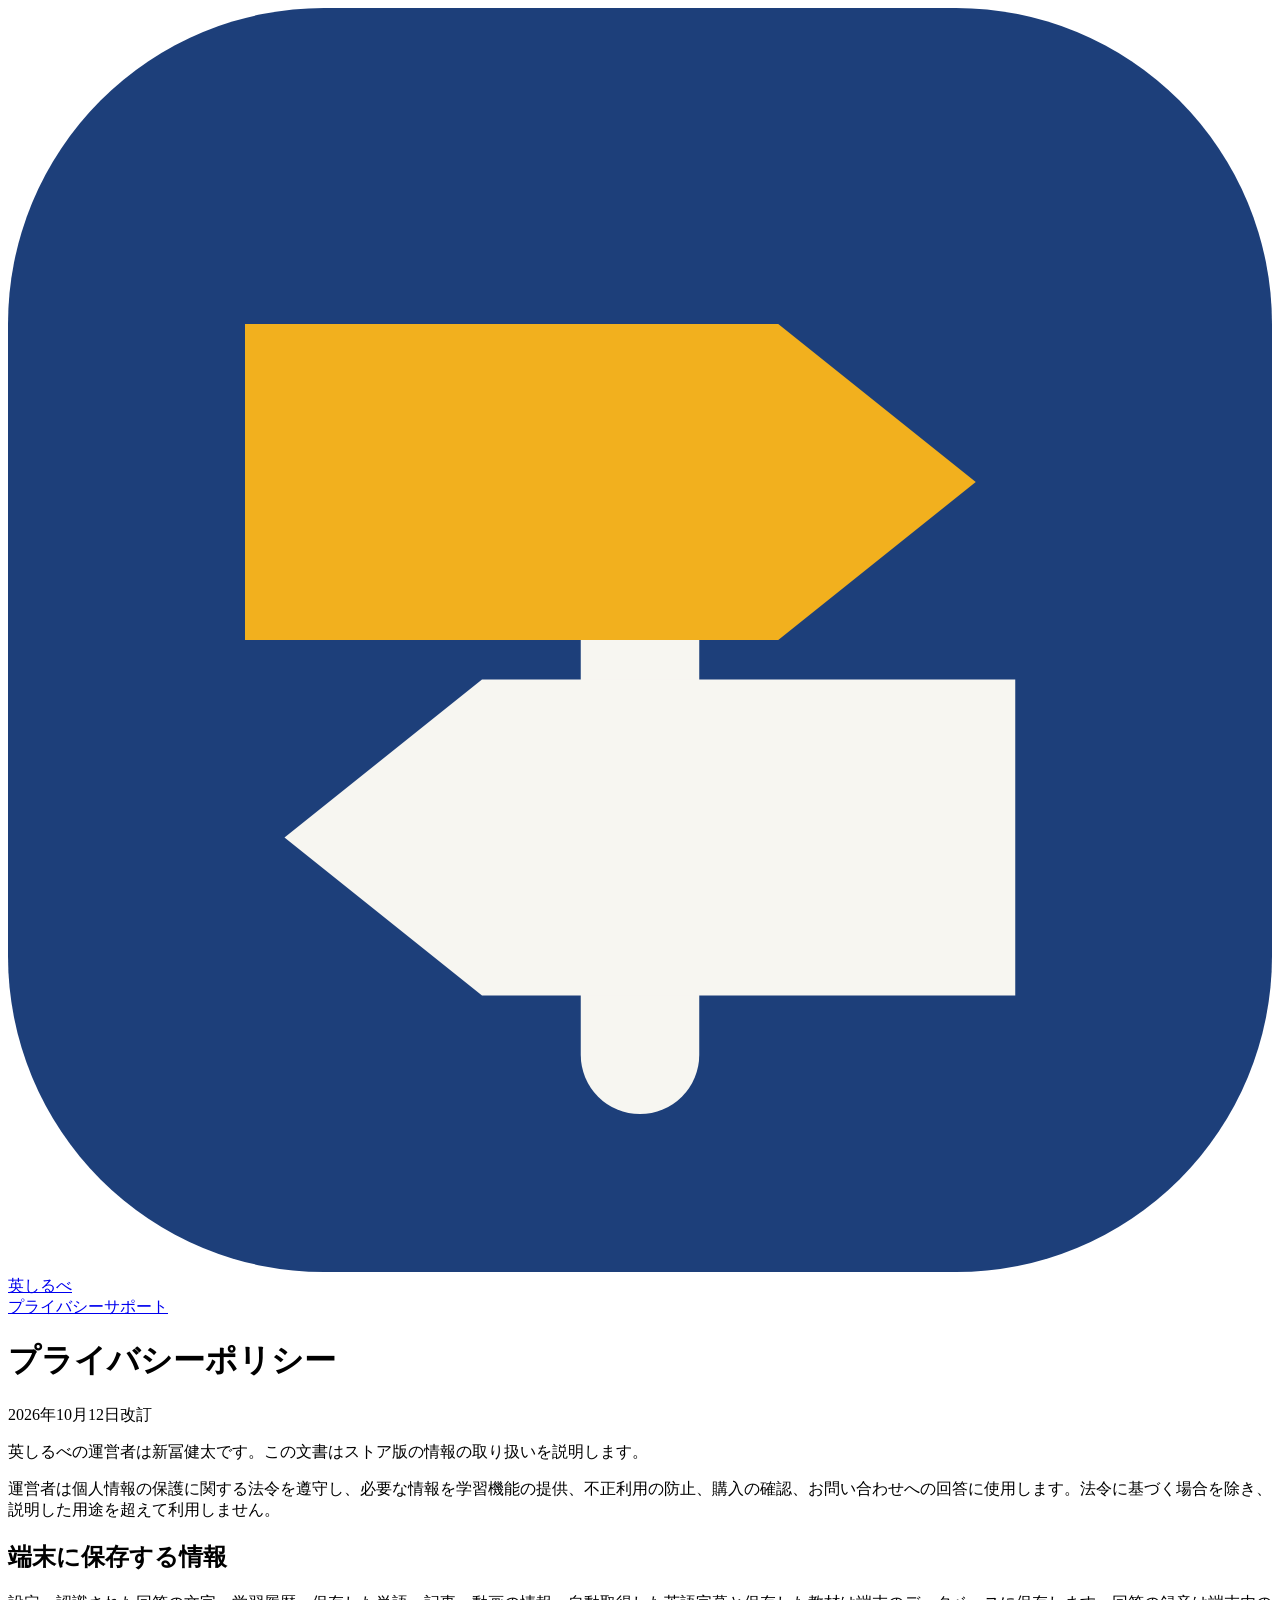
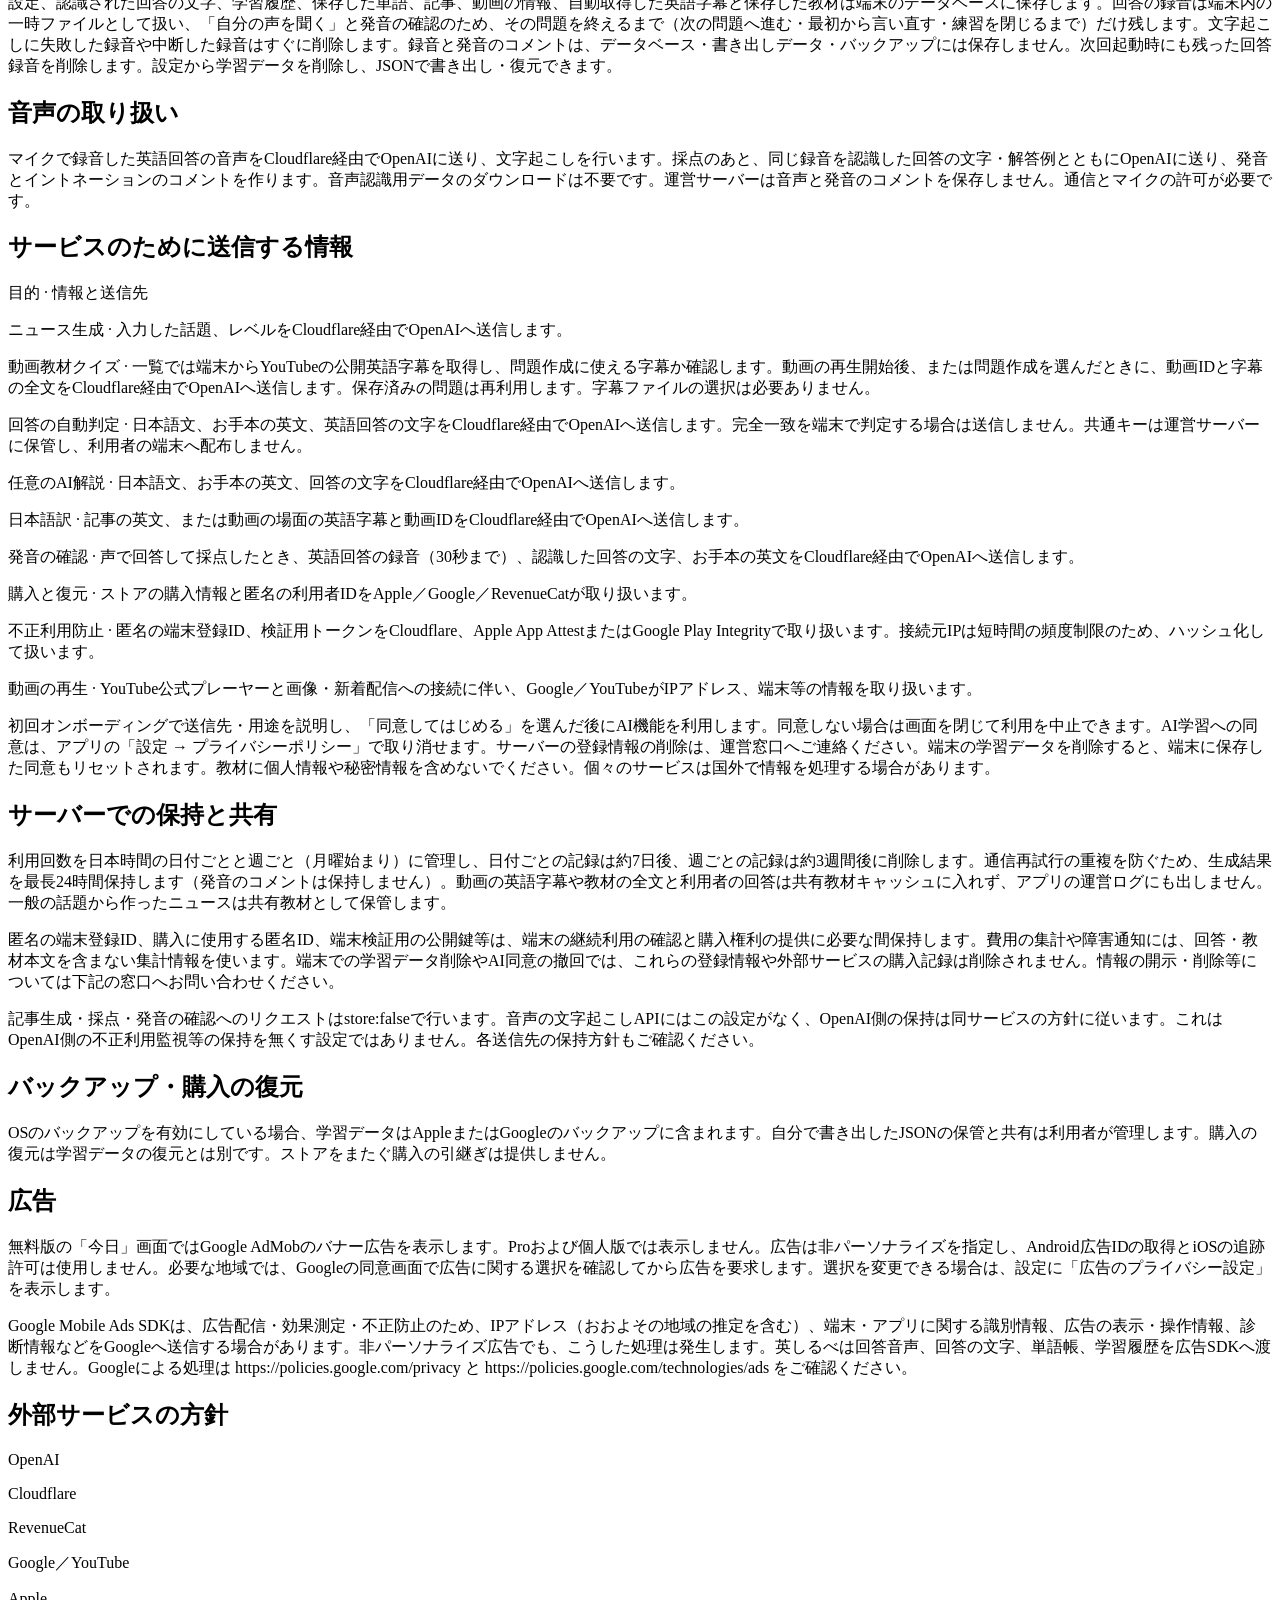
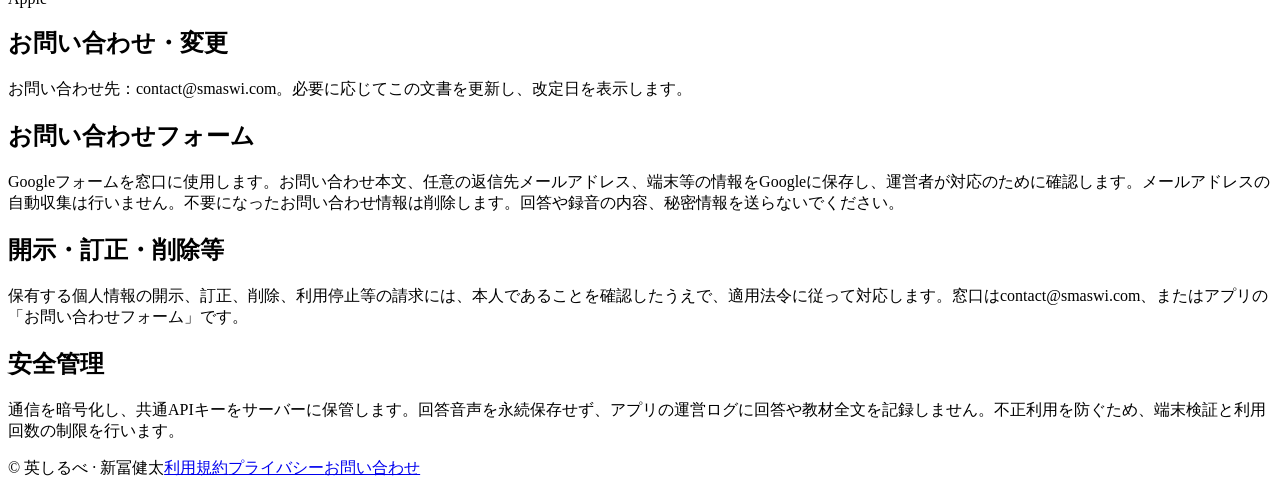
==== privacy/index.html @ 58600f4b "Publish Eishirube site and finalized legal documents" ====
<!doctype html><html lang="ja"><head><meta charset="utf-8"><meta name="viewport" content="width=device-width,initial-scale=1"><meta name="description" content="英語で、世界を広げよう。英しるべは、音声で答える練習、ニュース、動画から英語を学ぶアプリです。"><title>プライバシーポリシー | 英しるべ</title><link rel="stylesheet" href="/eishirube-site/style.css"></head><body><header><a class="brand" href="/eishirube-site/"><svg class="logo" viewBox="0 0 64 64" aria-hidden="true"><rect width="64" height="64" rx="16" fill="#1D3F7A"/><rect x="29" y="16" width="6" height="40" rx="3" fill="#F7F6F1"/><path d="M12 16h27l10 8-10 8H12z" fill="#F2B01E"/><path d="M51 34H24l-10 8 10 8h27z" fill="#F7F6F1"/></svg>英しるべ</a><nav><a href="/eishirube-site/privacy/">プライバシー</a><a href="/eishirube-site/support/">サポート</a></nav></header><main class="document"><h1>プライバシーポリシー</h1><p>2026年10月12日改訂</p><p>英しるべの運営者は新冨健太です。この文書はストア版の情報の取り扱いを説明します。</p><p>運営者は個人情報の保護に関する法令を遵守し、必要な情報を学習機能の提供、不正利用の防止、購入の確認、お問い合わせへの回答に使用します。法令に基づく場合を除き、説明した用途を超えて利用しません。</p><h2>端末に保存する情報</h2><p>設定、認識された回答の文字、学習履歴、保存した単語、記事、動画の情報、自動取得した英語字幕と保存した教材は端末のデータベースに保存します。回答の録音は端末内の一時ファイルとして扱い、「自分の声を聞く」と発音の確認のため、その問題を終えるまで（次の問題へ進む・最初から言い直す・練習を閉じるまで）だけ残します。文字起こしに失敗した録音や中断した録音はすぐに削除します。録音と発音のコメントは、データベース・書き出しデータ・バックアップには保存しません。次回起動時にも残った回答録音を削除します。設定から学習データを削除し、JSONで書き出し・復元できます。</p><h2>音声の取り扱い</h2><p>マイクで録音した英語回答の音声をCloudflare経由でOpenAIに送り、文字起こしを行います。採点のあと、同じ録音を認識した回答の文字・解答例とともにOpenAIに送り、発音とイントネーションのコメントを作ります。音声認識用データのダウンロードは不要です。運営サーバーは音声と発音のコメントを保存しません。通信とマイクの許可が必要です。</p><h2>サービスのために送信する情報</h2><p>目的 · 情報と送信先</p><p>ニュース生成 · 入力した話題、レベルをCloudflare経由でOpenAIへ送信します。</p><p>動画教材クイズ · 一覧では端末からYouTubeの公開英語字幕を取得し、問題作成に使える字幕か確認します。動画の再生開始後、または問題作成を選んだときに、動画IDと字幕の全文をCloudflare経由でOpenAIへ送信します。保存済みの問題は再利用します。字幕ファイルの選択は必要ありません。</p><p>回答の自動判定 · 日本語文、お手本の英文、英語回答の文字をCloudflare経由でOpenAIへ送信します。完全一致を端末で判定する場合は送信しません。共通キーは運営サーバーに保管し、利用者の端末へ配布しません。</p><p>任意のAI解説 · 日本語文、お手本の英文、回答の文字をCloudflare経由でOpenAIへ送信します。</p><p>日本語訳 · 記事の英文、または動画の場面の英語字幕と動画IDをCloudflare経由でOpenAIへ送信します。</p><p>発音の確認 · 声で回答して採点したとき、英語回答の録音（30秒まで）、認識した回答の文字、お手本の英文をCloudflare経由でOpenAIへ送信します。</p><p>購入と復元 · ストアの購入情報と匿名の利用者IDをApple／Google／RevenueCatが取り扱います。</p><p>不正利用防止 · 匿名の端末登録ID、検証用トークンをCloudflare、Apple App AttestまたはGoogle Play Integrityで取り扱います。接続元IPは短時間の頻度制限のため、ハッシュ化して扱います。</p><p>動画の再生 · YouTube公式プレーヤーと画像・新着配信への接続に伴い、Google／YouTubeがIPアドレス、端末等の情報を取り扱います。</p><p>初回オンボーディングで送信先・用途を説明し、「同意してはじめる」を選んだ後にAI機能を利用します。同意しない場合は画面を閉じて利用を中止できます。AI学習への同意は、アプリの「設定 → プライバシーポリシー」で取り消せます。サーバーの登録情報の削除は、運営窓口へご連絡ください。端末の学習データを削除すると、端末に保存した同意もリセットされます。教材に個人情報や秘密情報を含めないでください。個々のサービスは国外で情報を処理する場合があります。</p><h2>サーバーでの保持と共有</h2><p>利用回数を日本時間の日付ごとと週ごと（月曜始まり）に管理し、日付ごとの記録は約7日後、週ごとの記録は約3週間後に削除します。通信再試行の重複を防ぐため、生成結果を最長24時間保持します（発音のコメントは保持しません）。動画の英語字幕や教材の全文と利用者の回答は共有教材キャッシュに入れず、アプリの運営ログにも出しません。一般の話題から作ったニュースは共有教材として保管します。</p><p>匿名の端末登録ID、購入に使用する匿名ID、端末検証用の公開鍵等は、端末の継続利用の確認と購入権利の提供に必要な間保持します。費用の集計や障害通知には、回答・教材本文を含まない集計情報を使います。端末での学習データ削除やAI同意の撤回では、これらの登録情報や外部サービスの購入記録は削除されません。情報の開示・削除等については下記の窓口へお問い合わせください。</p><p>記事生成・採点・発音の確認へのリクエストはstore:falseで行います。音声の文字起こしAPIにはこの設定がなく、OpenAI側の保持は同サービスの方針に従います。これはOpenAI側の不正利用監視等の保持を無くす設定ではありません。各送信先の保持方針もご確認ください。</p><h2>バックアップ・購入の復元</h2><p>OSのバックアップを有効にしている場合、学習データはAppleまたはGoogleのバックアップに含まれます。自分で書き出したJSONの保管と共有は利用者が管理します。購入の復元は学習データの復元とは別です。ストアをまたぐ購入の引継ぎは提供しません。</p><h2>広告</h2><p>無料版の「今日」画面ではGoogle AdMobのバナー広告を表示します。Proおよび個人版では表示しません。広告は非パーソナライズを指定し、Android広告IDの取得とiOSの追跡許可は使用しません。必要な地域では、Googleの同意画面で広告に関する選択を確認してから広告を要求します。選択を変更できる場合は、設定に「広告のプライバシー設定」を表示します。</p><p>Google Mobile Ads SDKは、広告配信・効果測定・不正防止のため、IPアドレス（おおよその地域の推定を含む）、端末・アプリに関する識別情報、広告の表示・操作情報、診断情報などをGoogleへ送信する場合があります。非パーソナライズ広告でも、こうした処理は発生します。英しるべは回答音声、回答の文字、単語帳、学習履歴を広告SDKへ渡しません。Googleによる処理は https://policies.google.com/privacy と https://policies.google.com/technologies/ads をご確認ください。</p><h2>外部サービスの方針</h2><p>OpenAI</p><p>Cloudflare</p><p>RevenueCat</p><p>Google／YouTube</p><p>Apple</p><h2>お問い合わせ・変更</h2><p>お問い合わせ先：contact@smaswi.com。必要に応じてこの文書を更新し、改定日を表示します。</p><h2>お問い合わせフォーム</h2><p>Googleフォームを窓口に使用します。お問い合わせ本文、任意の返信先メールアドレス、端末等の情報をGoogleに保存し、運営者が対応のために確認します。メールアドレスの自動収集は行いません。不要になったお問い合わせ情報は削除します。回答や録音の内容、秘密情報を送らないでください。</p><h2>開示・訂正・削除等</h2><p>保有する個人情報の開示、訂正、削除、利用停止等の請求には、本人であることを確認したうえで、適用法令に従って対応します。窓口はcontact@smaswi.com、またはアプリの「お問い合わせフォーム」です。</p><h2>安全管理</h2><p>通信を暗号化し、共通APIキーをサーバーに保管します。回答音声を永続保存せず、アプリの運営ログに回答や教材全文を記録しません。不正利用を防ぐため、端末検証と利用回数の制限を行います。</p></main><footer><span>© 英しるべ · 新冨健太</span><a href="/eishirube-site/terms/">利用規約</a><a href="/eishirube-site/privacy/">プライバシー</a><a href="/eishirube-site/support/">お問い合わせ</a></footer></body></html>
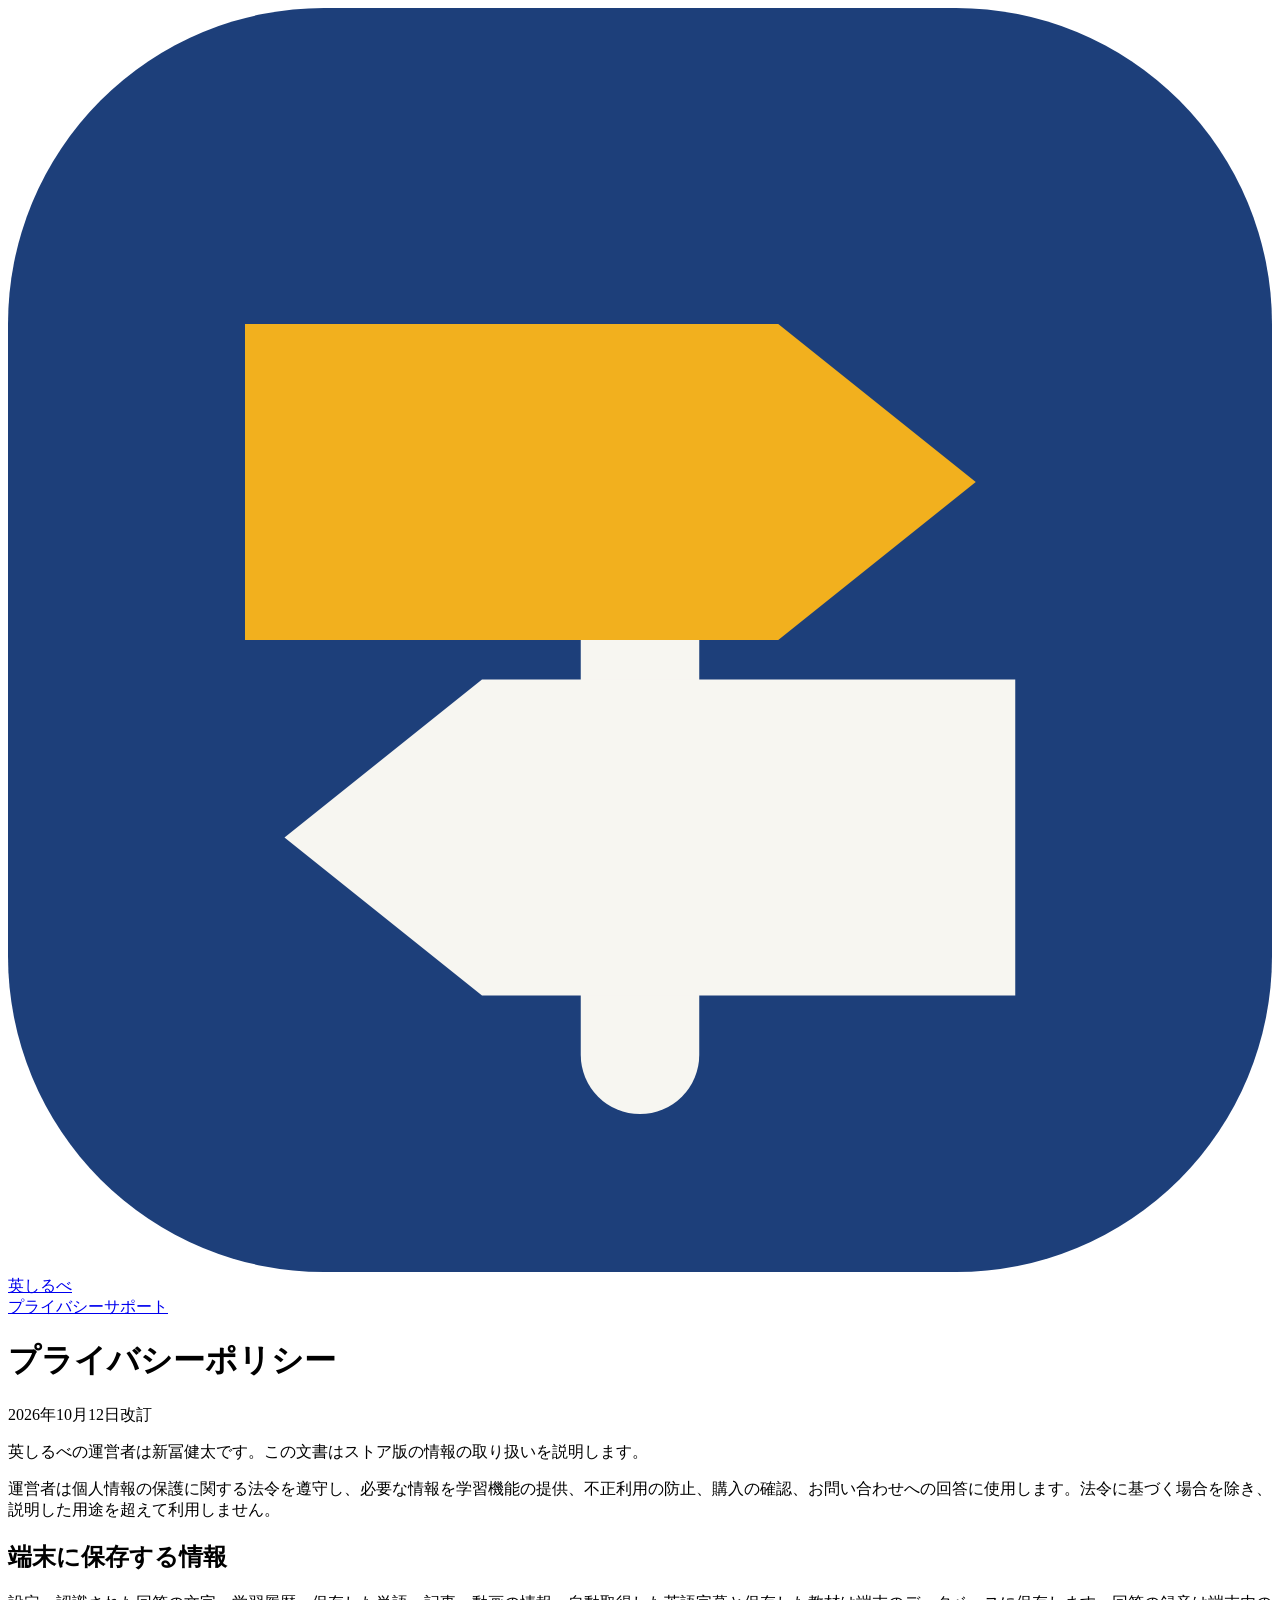
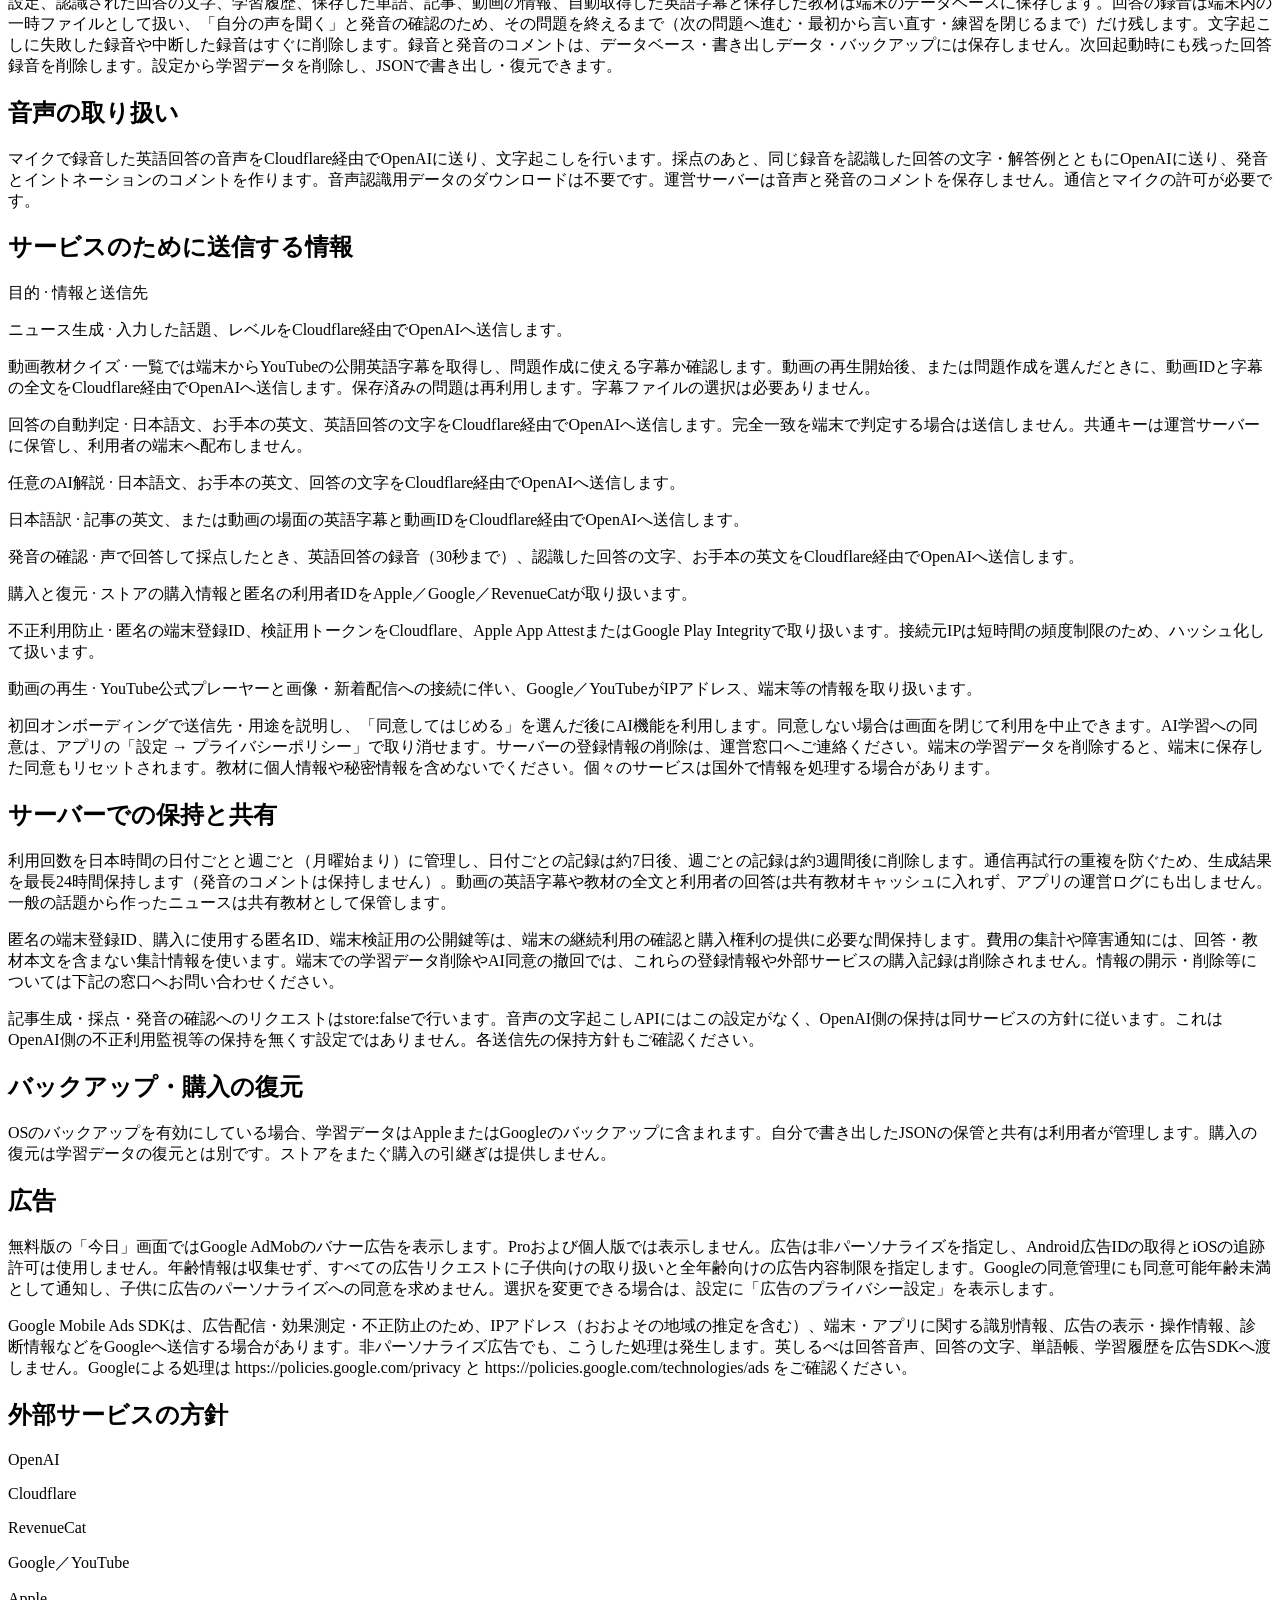
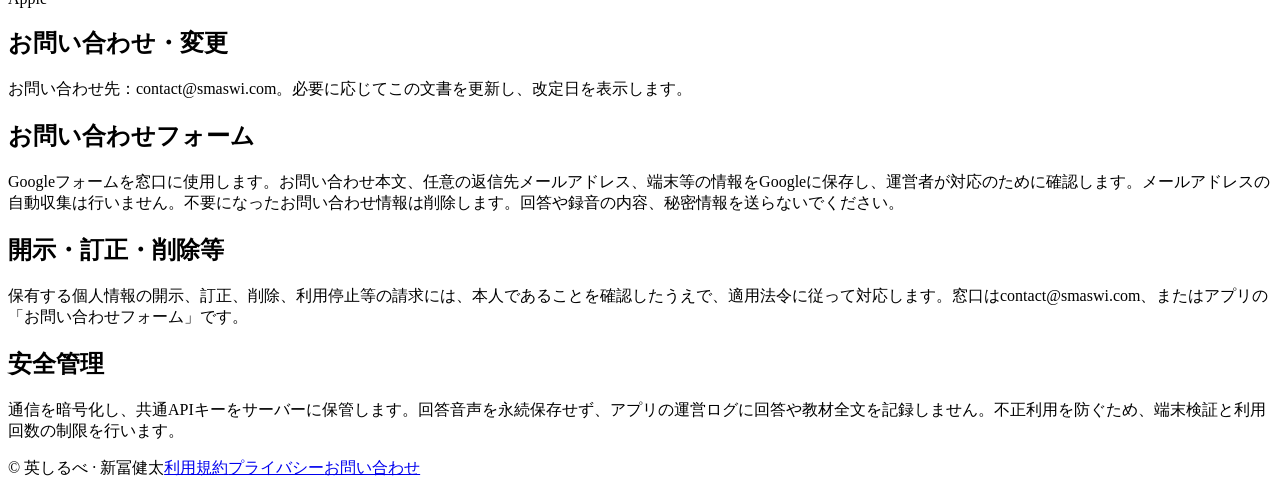
==== commit a0c6175f: "Clarify advertising protection and speaking retries" ====
--- a/privacy/index.html
+++ b/privacy/index.html
@@ -1 +1 @@
-<!doctype html><html lang="ja"><head><meta charset="utf-8"><meta name="viewport" content="width=device-width,initial-scale=1"><meta name="description" content="英語で、世界を広げよう。英しるべは、音声で答える練習、ニュース、動画から英語を学ぶアプリです。"><title>プライバシーポリシー | 英しるべ</title><link rel="stylesheet" href="/eishirube-site/style.css"></head><body><header><a class="brand" href="/eishirube-site/"><svg class="logo" viewBox="0 0 64 64" aria-hidden="true"><rect width="64" height="64" rx="16" fill="#1D3F7A"/><rect x="29" y="16" width="6" height="40" rx="3" fill="#F7F6F1"/><path d="M12 16h27l10 8-10 8H12z" fill="#F2B01E"/><path d="M51 34H24l-10 8 10 8h27z" fill="#F7F6F1"/></svg>英しるべ</a><nav><a href="/eishirube-site/privacy/">プライバシー</a><a href="/eishirube-site/support/">サポート</a></nav></header><main class="document"><h1>プライバシーポリシー</h1><p>2026年10月12日改訂</p><p>英しるべの運営者は新冨健太です。この文書はストア版の情報の取り扱いを説明します。</p><p>運営者は個人情報の保護に関する法令を遵守し、必要な情報を学習機能の提供、不正利用の防止、購入の確認、お問い合わせへの回答に使用します。法令に基づく場合を除き、説明した用途を超えて利用しません。</p><h2>端末に保存する情報</h2><p>設定、認識された回答の文字、学習履歴、保存した単語、記事、動画の情報、自動取得した英語字幕と保存した教材は端末のデータベースに保存します。回答の録音は端末内の一時ファイルとして扱い、「自分の声を聞く」と発音の確認のため、その問題を終えるまで（次の問題へ進む・最初から言い直す・練習を閉じるまで）だけ残します。文字起こしに失敗した録音や中断した録音はすぐに削除します。録音と発音のコメントは、データベース・書き出しデータ・バックアップには保存しません。次回起動時にも残った回答録音を削除します。設定から学習データを削除し、JSONで書き出し・復元できます。</p><h2>音声の取り扱い</h2><p>マイクで録音した英語回答の音声をCloudflare経由でOpenAIに送り、文字起こしを行います。採点のあと、同じ録音を認識した回答の文字・解答例とともにOpenAIに送り、発音とイントネーションのコメントを作ります。音声認識用データのダウンロードは不要です。運営サーバーは音声と発音のコメントを保存しません。通信とマイクの許可が必要です。</p><h2>サービスのために送信する情報</h2><p>目的 · 情報と送信先</p><p>ニュース生成 · 入力した話題、レベルをCloudflare経由でOpenAIへ送信します。</p><p>動画教材クイズ · 一覧では端末からYouTubeの公開英語字幕を取得し、問題作成に使える字幕か確認します。動画の再生開始後、または問題作成を選んだときに、動画IDと字幕の全文をCloudflare経由でOpenAIへ送信します。保存済みの問題は再利用します。字幕ファイルの選択は必要ありません。</p><p>回答の自動判定 · 日本語文、お手本の英文、英語回答の文字をCloudflare経由でOpenAIへ送信します。完全一致を端末で判定する場合は送信しません。共通キーは運営サーバーに保管し、利用者の端末へ配布しません。</p><p>任意のAI解説 · 日本語文、お手本の英文、回答の文字をCloudflare経由でOpenAIへ送信します。</p><p>日本語訳 · 記事の英文、または動画の場面の英語字幕と動画IDをCloudflare経由でOpenAIへ送信します。</p><p>発音の確認 · 声で回答して採点したとき、英語回答の録音（30秒まで）、認識した回答の文字、お手本の英文をCloudflare経由でOpenAIへ送信します。</p><p>購入と復元 · ストアの購入情報と匿名の利用者IDをApple／Google／RevenueCatが取り扱います。</p><p>不正利用防止 · 匿名の端末登録ID、検証用トークンをCloudflare、Apple App AttestまたはGoogle Play Integrityで取り扱います。接続元IPは短時間の頻度制限のため、ハッシュ化して扱います。</p><p>動画の再生 · YouTube公式プレーヤーと画像・新着配信への接続に伴い、Google／YouTubeがIPアドレス、端末等の情報を取り扱います。</p><p>初回オンボーディングで送信先・用途を説明し、「同意してはじめる」を選んだ後にAI機能を利用します。同意しない場合は画面を閉じて利用を中止できます。AI学習への同意は、アプリの「設定 → プライバシーポリシー」で取り消せます。サーバーの登録情報の削除は、運営窓口へご連絡ください。端末の学習データを削除すると、端末に保存した同意もリセットされます。教材に個人情報や秘密情報を含めないでください。個々のサービスは国外で情報を処理する場合があります。</p><h2>サーバーでの保持と共有</h2><p>利用回数を日本時間の日付ごとと週ごと（月曜始まり）に管理し、日付ごとの記録は約7日後、週ごとの記録は約3週間後に削除します。通信再試行の重複を防ぐため、生成結果を最長24時間保持します（発音のコメントは保持しません）。動画の英語字幕や教材の全文と利用者の回答は共有教材キャッシュに入れず、アプリの運営ログにも出しません。一般の話題から作ったニュースは共有教材として保管します。</p><p>匿名の端末登録ID、購入に使用する匿名ID、端末検証用の公開鍵等は、端末の継続利用の確認と購入権利の提供に必要な間保持します。費用の集計や障害通知には、回答・教材本文を含まない集計情報を使います。端末での学習データ削除やAI同意の撤回では、これらの登録情報や外部サービスの購入記録は削除されません。情報の開示・削除等については下記の窓口へお問い合わせください。</p><p>記事生成・採点・発音の確認へのリクエストはstore:falseで行います。音声の文字起こしAPIにはこの設定がなく、OpenAI側の保持は同サービスの方針に従います。これはOpenAI側の不正利用監視等の保持を無くす設定ではありません。各送信先の保持方針もご確認ください。</p><h2>バックアップ・購入の復元</h2><p>OSのバックアップを有効にしている場合、学習データはAppleまたはGoogleのバックアップに含まれます。自分で書き出したJSONの保管と共有は利用者が管理します。購入の復元は学習データの復元とは別です。ストアをまたぐ購入の引継ぎは提供しません。</p><h2>広告</h2><p>無料版の「今日」画面ではGoogle AdMobのバナー広告を表示します。Proおよび個人版では表示しません。広告は非パーソナライズを指定し、Android広告IDの取得とiOSの追跡許可は使用しません。必要な地域では、Googleの同意画面で広告に関する選択を確認してから広告を要求します。選択を変更できる場合は、設定に「広告のプライバシー設定」を表示します。</p><p>Google Mobile Ads SDKは、広告配信・効果測定・不正防止のため、IPアドレス（おおよその地域の推定を含む）、端末・アプリに関する識別情報、広告の表示・操作情報、診断情報などをGoogleへ送信する場合があります。非パーソナライズ広告でも、こうした処理は発生します。英しるべは回答音声、回答の文字、単語帳、学習履歴を広告SDKへ渡しません。Googleによる処理は https://policies.google.com/privacy と https://policies.google.com/technologies/ads をご確認ください。</p><h2>外部サービスの方針</h2><p>OpenAI</p><p>Cloudflare</p><p>RevenueCat</p><p>Google／YouTube</p><p>Apple</p><h2>お問い合わせ・変更</h2><p>お問い合わせ先：contact@smaswi.com。必要に応じてこの文書を更新し、改定日を表示します。</p><h2>お問い合わせフォーム</h2><p>Googleフォームを窓口に使用します。お問い合わせ本文、任意の返信先メールアドレス、端末等の情報をGoogleに保存し、運営者が対応のために確認します。メールアドレスの自動収集は行いません。不要になったお問い合わせ情報は削除します。回答や録音の内容、秘密情報を送らないでください。</p><h2>開示・訂正・削除等</h2><p>保有する個人情報の開示、訂正、削除、利用停止等の請求には、本人であることを確認したうえで、適用法令に従って対応します。窓口はcontact@smaswi.com、またはアプリの「お問い合わせフォーム」です。</p><h2>安全管理</h2><p>通信を暗号化し、共通APIキーをサーバーに保管します。回答音声を永続保存せず、アプリの運営ログに回答や教材全文を記録しません。不正利用を防ぐため、端末検証と利用回数の制限を行います。</p></main><footer><span>© 英しるべ · 新冨健太</span><a href="/eishirube-site/terms/">利用規約</a><a href="/eishirube-site/privacy/">プライバシー</a><a href="/eishirube-site/support/">お問い合わせ</a></footer></body></html>+<!doctype html><html lang="ja"><head><meta charset="utf-8"><meta name="viewport" content="width=device-width,initial-scale=1"><meta name="description" content="英語で、世界を広げよう。英しるべは、音声で答える練習、ニュース、動画から英語を学ぶアプリです。"><title>プライバシーポリシー | 英しるべ</title><link rel="stylesheet" href="/eishirube-site/style.css"></head><body><header><a class="brand" href="/eishirube-site/"><svg class="logo" viewBox="0 0 64 64" aria-hidden="true"><rect width="64" height="64" rx="16" fill="#1D3F7A"/><rect x="29" y="16" width="6" height="40" rx="3" fill="#F7F6F1"/><path d="M12 16h27l10 8-10 8H12z" fill="#F2B01E"/><path d="M51 34H24l-10 8 10 8h27z" fill="#F7F6F1"/></svg>英しるべ</a><nav><a href="/eishirube-site/privacy/">プライバシー</a><a href="/eishirube-site/support/">サポート</a></nav></header><main class="document"><h1>プライバシーポリシー</h1><p>2026年10月12日改訂</p><p>英しるべの運営者は新冨健太です。この文書はストア版の情報の取り扱いを説明します。</p><p>運営者は個人情報の保護に関する法令を遵守し、必要な情報を学習機能の提供、不正利用の防止、購入の確認、お問い合わせへの回答に使用します。法令に基づく場合を除き、説明した用途を超えて利用しません。</p><h2>端末に保存する情報</h2><p>設定、認識された回答の文字、学習履歴、保存した単語、記事、動画の情報、自動取得した英語字幕と保存した教材は端末のデータベースに保存します。回答の録音は端末内の一時ファイルとして扱い、「自分の声を聞く」と発音の確認のため、その問題を終えるまで（次の問題へ進む・最初から言い直す・練習を閉じるまで）だけ残します。文字起こしに失敗した録音や中断した録音はすぐに削除します。録音と発音のコメントは、データベース・書き出しデータ・バックアップには保存しません。次回起動時にも残った回答録音を削除します。設定から学習データを削除し、JSONで書き出し・復元できます。</p><h2>音声の取り扱い</h2><p>マイクで録音した英語回答の音声をCloudflare経由でOpenAIに送り、文字起こしを行います。採点のあと、同じ録音を認識した回答の文字・解答例とともにOpenAIに送り、発音とイントネーションのコメントを作ります。音声認識用データのダウンロードは不要です。運営サーバーは音声と発音のコメントを保存しません。通信とマイクの許可が必要です。</p><h2>サービスのために送信する情報</h2><p>目的 · 情報と送信先</p><p>ニュース生成 · 入力した話題、レベルをCloudflare経由でOpenAIへ送信します。</p><p>動画教材クイズ · 一覧では端末からYouTubeの公開英語字幕を取得し、問題作成に使える字幕か確認します。動画の再生開始後、または問題作成を選んだときに、動画IDと字幕の全文をCloudflare経由でOpenAIへ送信します。保存済みの問題は再利用します。字幕ファイルの選択は必要ありません。</p><p>回答の自動判定 · 日本語文、お手本の英文、英語回答の文字をCloudflare経由でOpenAIへ送信します。完全一致を端末で判定する場合は送信しません。共通キーは運営サーバーに保管し、利用者の端末へ配布しません。</p><p>任意のAI解説 · 日本語文、お手本の英文、回答の文字をCloudflare経由でOpenAIへ送信します。</p><p>日本語訳 · 記事の英文、または動画の場面の英語字幕と動画IDをCloudflare経由でOpenAIへ送信します。</p><p>発音の確認 · 声で回答して採点したとき、英語回答の録音（30秒まで）、認識した回答の文字、お手本の英文をCloudflare経由でOpenAIへ送信します。</p><p>購入と復元 · ストアの購入情報と匿名の利用者IDをApple／Google／RevenueCatが取り扱います。</p><p>不正利用防止 · 匿名の端末登録ID、検証用トークンをCloudflare、Apple App AttestまたはGoogle Play Integrityで取り扱います。接続元IPは短時間の頻度制限のため、ハッシュ化して扱います。</p><p>動画の再生 · YouTube公式プレーヤーと画像・新着配信への接続に伴い、Google／YouTubeがIPアドレス、端末等の情報を取り扱います。</p><p>初回オンボーディングで送信先・用途を説明し、「同意してはじめる」を選んだ後にAI機能を利用します。同意しない場合は画面を閉じて利用を中止できます。AI学習への同意は、アプリの「設定 → プライバシーポリシー」で取り消せます。サーバーの登録情報の削除は、運営窓口へご連絡ください。端末の学習データを削除すると、端末に保存した同意もリセットされます。教材に個人情報や秘密情報を含めないでください。個々のサービスは国外で情報を処理する場合があります。</p><h2>サーバーでの保持と共有</h2><p>利用回数を日本時間の日付ごとと週ごと（月曜始まり）に管理し、日付ごとの記録は約7日後、週ごとの記録は約3週間後に削除します。通信再試行の重複を防ぐため、生成結果を最長24時間保持します（発音のコメントは保持しません）。動画の英語字幕や教材の全文と利用者の回答は共有教材キャッシュに入れず、アプリの運営ログにも出しません。一般の話題から作ったニュースは共有教材として保管します。</p><p>匿名の端末登録ID、購入に使用する匿名ID、端末検証用の公開鍵等は、端末の継続利用の確認と購入権利の提供に必要な間保持します。費用の集計や障害通知には、回答・教材本文を含まない集計情報を使います。端末での学習データ削除やAI同意の撤回では、これらの登録情報や外部サービスの購入記録は削除されません。情報の開示・削除等については下記の窓口へお問い合わせください。</p><p>記事生成・採点・発音の確認へのリクエストはstore:falseで行います。音声の文字起こしAPIにはこの設定がなく、OpenAI側の保持は同サービスの方針に従います。これはOpenAI側の不正利用監視等の保持を無くす設定ではありません。各送信先の保持方針もご確認ください。</p><h2>バックアップ・購入の復元</h2><p>OSのバックアップを有効にしている場合、学習データはAppleまたはGoogleのバックアップに含まれます。自分で書き出したJSONの保管と共有は利用者が管理します。購入の復元は学習データの復元とは別です。ストアをまたぐ購入の引継ぎは提供しません。</p><h2>広告</h2><p>無料版の「今日」画面ではGoogle AdMobのバナー広告を表示します。Proおよび個人版では表示しません。広告は非パーソナライズを指定し、Android広告IDの取得とiOSの追跡許可は使用しません。年齢情報は収集せず、すべての広告リクエストに子供向けの取り扱いと全年齢向けの広告内容制限を指定します。Googleの同意管理にも同意可能年齢未満として通知し、子供に広告のパーソナライズへの同意を求めません。選択を変更できる場合は、設定に「広告のプライバシー設定」を表示します。</p><p>Google Mobile Ads SDKは、広告配信・効果測定・不正防止のため、IPアドレス（おおよその地域の推定を含む）、端末・アプリに関する識別情報、広告の表示・操作情報、診断情報などをGoogleへ送信する場合があります。非パーソナライズ広告でも、こうした処理は発生します。英しるべは回答音声、回答の文字、単語帳、学習履歴を広告SDKへ渡しません。Googleによる処理は https://policies.google.com/privacy と https://policies.google.com/technologies/ads をご確認ください。</p><h2>外部サービスの方針</h2><p>OpenAI</p><p>Cloudflare</p><p>RevenueCat</p><p>Google／YouTube</p><p>Apple</p><h2>お問い合わせ・変更</h2><p>お問い合わせ先：contact@smaswi.com。必要に応じてこの文書を更新し、改定日を表示します。</p><h2>お問い合わせフォーム</h2><p>Googleフォームを窓口に使用します。お問い合わせ本文、任意の返信先メールアドレス、端末等の情報をGoogleに保存し、運営者が対応のために確認します。メールアドレスの自動収集は行いません。不要になったお問い合わせ情報は削除します。回答や録音の内容、秘密情報を送らないでください。</p><h2>開示・訂正・削除等</h2><p>保有する個人情報の開示、訂正、削除、利用停止等の請求には、本人であることを確認したうえで、適用法令に従って対応します。窓口はcontact@smaswi.com、またはアプリの「お問い合わせフォーム」です。</p><h2>安全管理</h2><p>通信を暗号化し、共通APIキーをサーバーに保管します。回答音声を永続保存せず、アプリの運営ログに回答や教材全文を記録しません。不正利用を防ぐため、端末検証と利用回数の制限を行います。</p></main><footer><span>© 英しるべ · 新冨健太</span><a href="/eishirube-site/terms/">利用規約</a><a href="/eishirube-site/privacy/">プライバシー</a><a href="/eishirube-site/support/">お問い合わせ</a></footer></body></html>
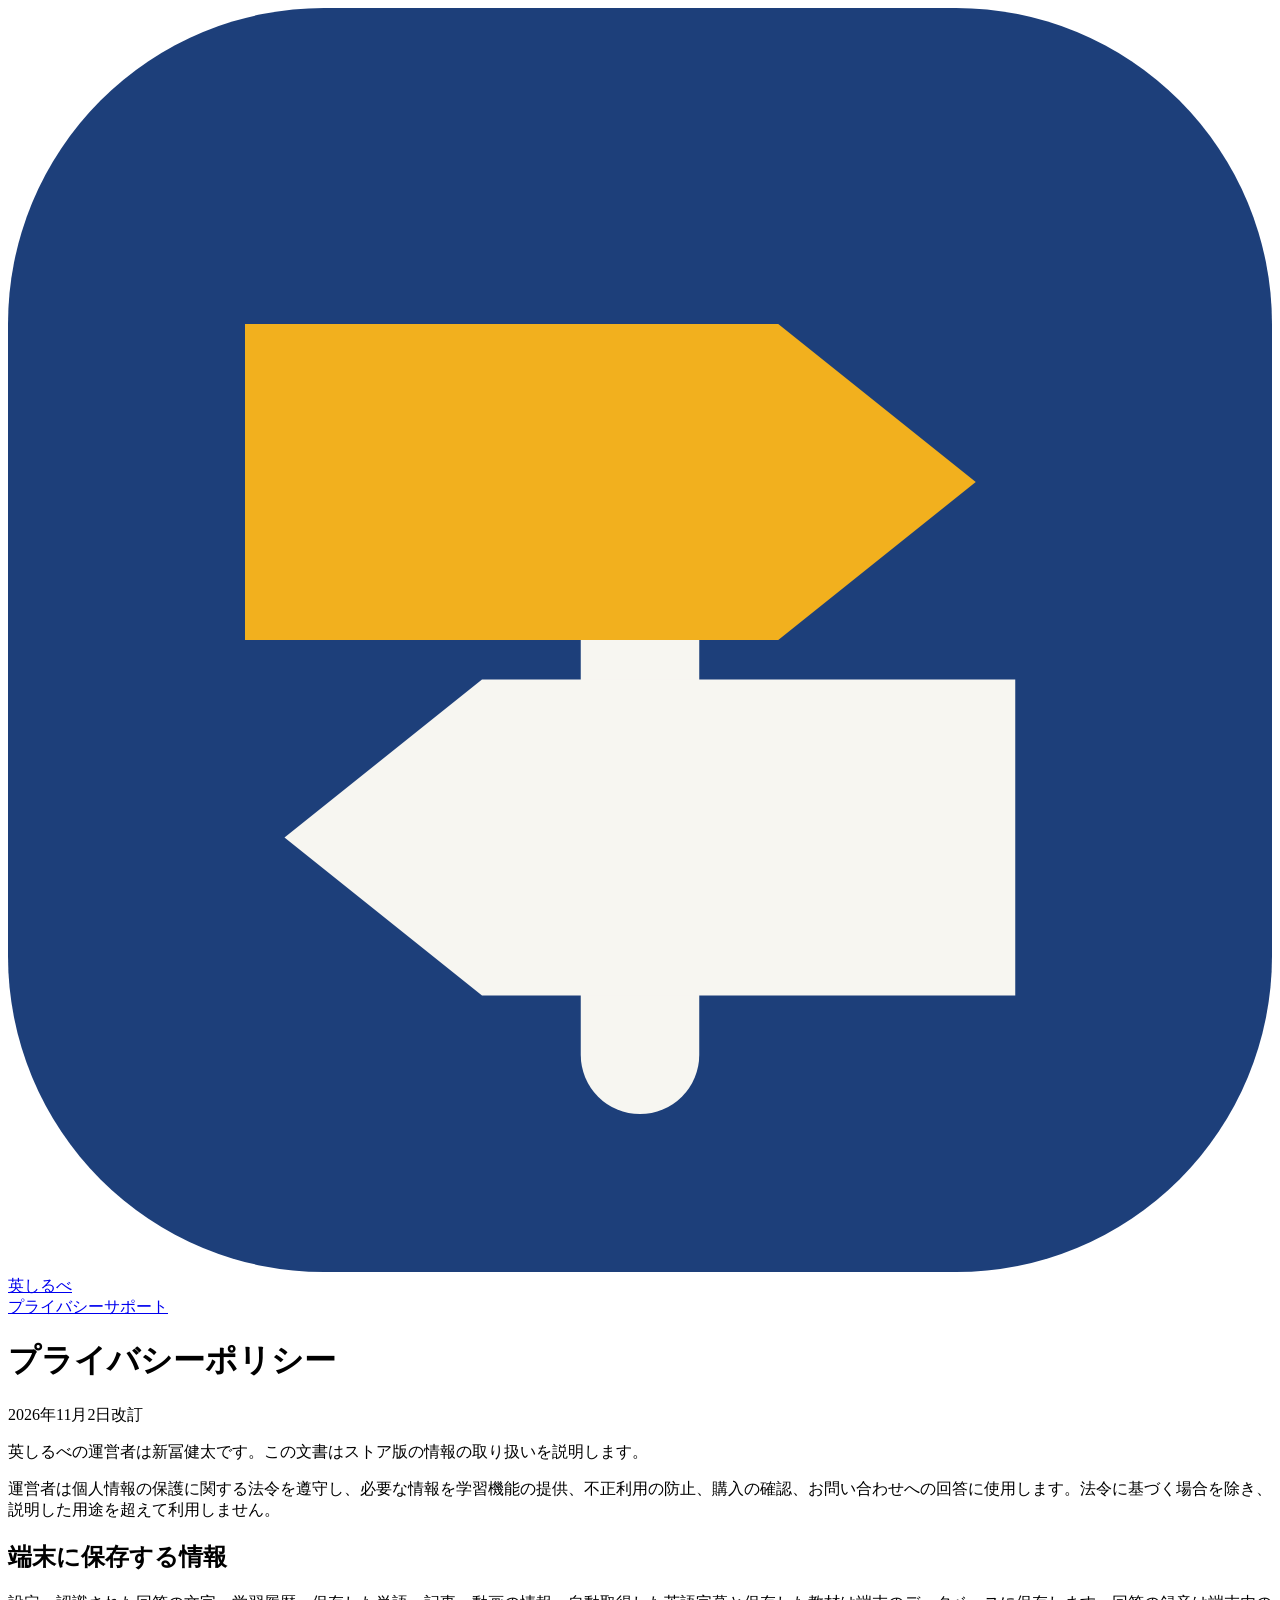
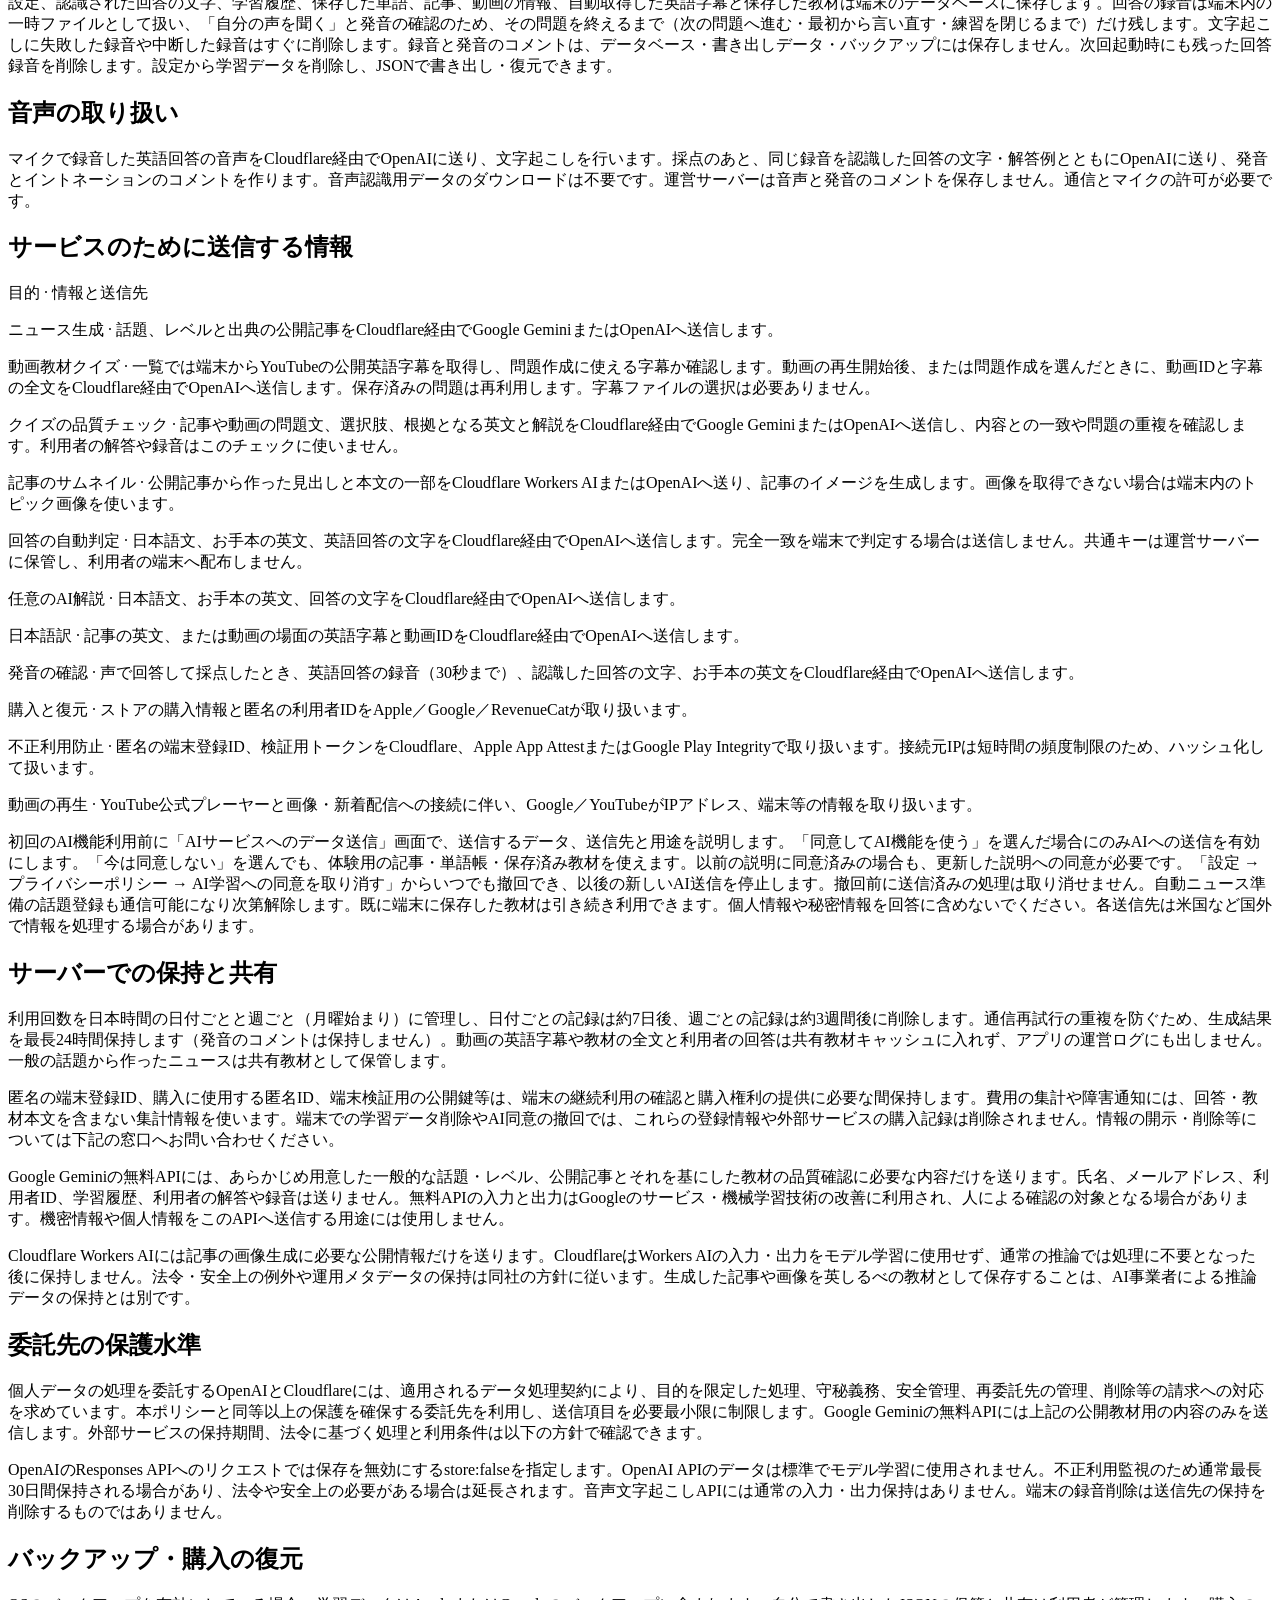
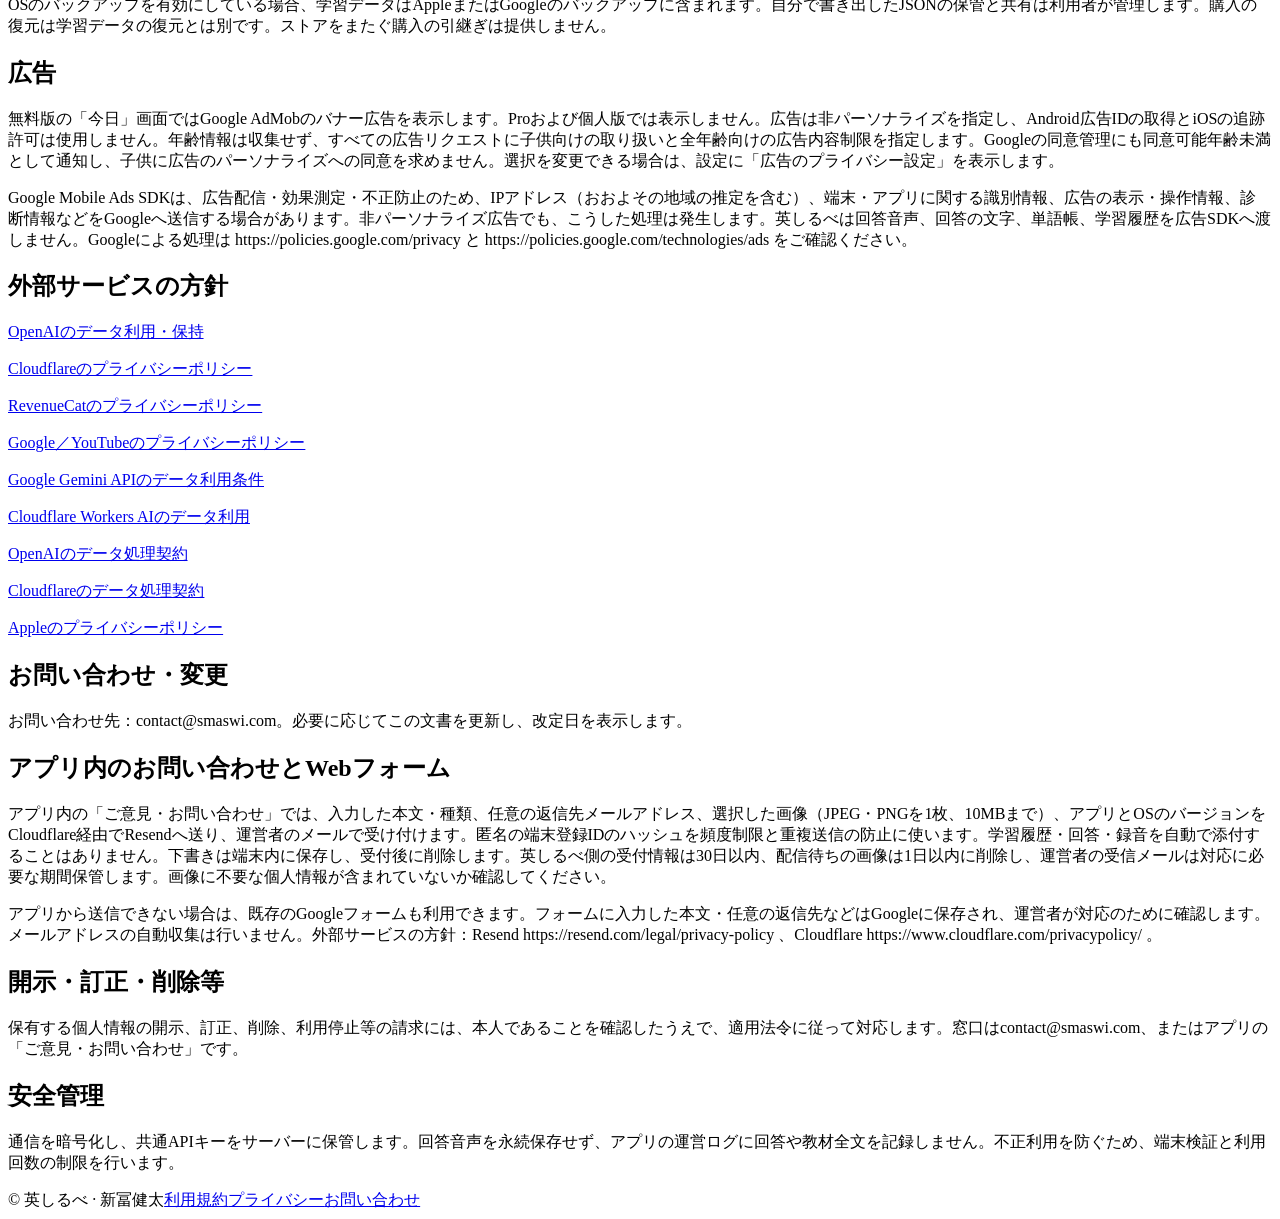
==== commit b37529a9: "Clarify AI sharing consent, retention and provider protections" ====
--- a/privacy/index.html
+++ b/privacy/index.html
@@ -1 +1 @@
-<!doctype html><html lang="ja"><head><meta charset="utf-8"><meta name="viewport" content="width=device-width,initial-scale=1"><meta name="description" content="英語で、世界を広げよう。英しるべは、音声で答える練習、ニュース、動画から英語を学ぶアプリです。"><title>プライバシーポリシー | 英しるべ</title><link rel="stylesheet" href="/eishirube-site/style.css"></head><body><header><a class="brand" href="/eishirube-site/"><svg class="logo" viewBox="0 0 64 64" aria-hidden="true"><rect width="64" height="64" rx="16" fill="#1D3F7A"/><rect x="29" y="16" width="6" height="40" rx="3" fill="#F7F6F1"/><path d="M12 16h27l10 8-10 8H12z" fill="#F2B01E"/><path d="M51 34H24l-10 8 10 8h27z" fill="#F7F6F1"/></svg>英しるべ</a><nav><a href="/eishirube-site/privacy/">プライバシー</a><a href="/eishirube-site/support/">サポート</a></nav></header><main class="document"><h1>プライバシーポリシー</h1><p>2026年10月12日改訂</p><p>英しるべの運営者は新冨健太です。この文書はストア版の情報の取り扱いを説明します。</p><p>運営者は個人情報の保護に関する法令を遵守し、必要な情報を学習機能の提供、不正利用の防止、購入の確認、お問い合わせへの回答に使用します。法令に基づく場合を除き、説明した用途を超えて利用しません。</p><h2>端末に保存する情報</h2><p>設定、認識された回答の文字、学習履歴、保存した単語、記事、動画の情報、自動取得した英語字幕と保存した教材は端末のデータベースに保存します。回答の録音は端末内の一時ファイルとして扱い、「自分の声を聞く」と発音の確認のため、その問題を終えるまで（次の問題へ進む・最初から言い直す・練習を閉じるまで）だけ残します。文字起こしに失敗した録音や中断した録音はすぐに削除します。録音と発音のコメントは、データベース・書き出しデータ・バックアップには保存しません。次回起動時にも残った回答録音を削除します。設定から学習データを削除し、JSONで書き出し・復元できます。</p><h2>音声の取り扱い</h2><p>マイクで録音した英語回答の音声をCloudflare経由でOpenAIに送り、文字起こしを行います。採点のあと、同じ録音を認識した回答の文字・解答例とともにOpenAIに送り、発音とイントネーションのコメントを作ります。音声認識用データのダウンロードは不要です。運営サーバーは音声と発音のコメントを保存しません。通信とマイクの許可が必要です。</p><h2>サービスのために送信する情報</h2><p>目的 · 情報と送信先</p><p>ニュース生成 · 入力した話題、レベルをCloudflare経由でOpenAIへ送信します。</p><p>動画教材クイズ · 一覧では端末からYouTubeの公開英語字幕を取得し、問題作成に使える字幕か確認します。動画の再生開始後、または問題作成を選んだときに、動画IDと字幕の全文をCloudflare経由でOpenAIへ送信します。保存済みの問題は再利用します。字幕ファイルの選択は必要ありません。</p><p>回答の自動判定 · 日本語文、お手本の英文、英語回答の文字をCloudflare経由でOpenAIへ送信します。完全一致を端末で判定する場合は送信しません。共通キーは運営サーバーに保管し、利用者の端末へ配布しません。</p><p>任意のAI解説 · 日本語文、お手本の英文、回答の文字をCloudflare経由でOpenAIへ送信します。</p><p>日本語訳 · 記事の英文、または動画の場面の英語字幕と動画IDをCloudflare経由でOpenAIへ送信します。</p><p>発音の確認 · 声で回答して採点したとき、英語回答の録音（30秒まで）、認識した回答の文字、お手本の英文をCloudflare経由でOpenAIへ送信します。</p><p>購入と復元 · ストアの購入情報と匿名の利用者IDをApple／Google／RevenueCatが取り扱います。</p><p>不正利用防止 · 匿名の端末登録ID、検証用トークンをCloudflare、Apple App AttestまたはGoogle Play Integrityで取り扱います。接続元IPは短時間の頻度制限のため、ハッシュ化して扱います。</p><p>動画の再生 · YouTube公式プレーヤーと画像・新着配信への接続に伴い、Google／YouTubeがIPアドレス、端末等の情報を取り扱います。</p><p>初回オンボーディングで送信先・用途を説明し、「同意してはじめる」を選んだ後にAI機能を利用します。同意しない場合は画面を閉じて利用を中止できます。AI学習への同意は、アプリの「設定 → プライバシーポリシー」で取り消せます。サーバーの登録情報の削除は、運営窓口へご連絡ください。端末の学習データを削除すると、端末に保存した同意もリセットされます。教材に個人情報や秘密情報を含めないでください。個々のサービスは国外で情報を処理する場合があります。</p><h2>サーバーでの保持と共有</h2><p>利用回数を日本時間の日付ごとと週ごと（月曜始まり）に管理し、日付ごとの記録は約7日後、週ごとの記録は約3週間後に削除します。通信再試行の重複を防ぐため、生成結果を最長24時間保持します（発音のコメントは保持しません）。動画の英語字幕や教材の全文と利用者の回答は共有教材キャッシュに入れず、アプリの運営ログにも出しません。一般の話題から作ったニュースは共有教材として保管します。</p><p>匿名の端末登録ID、購入に使用する匿名ID、端末検証用の公開鍵等は、端末の継続利用の確認と購入権利の提供に必要な間保持します。費用の集計や障害通知には、回答・教材本文を含まない集計情報を使います。端末での学習データ削除やAI同意の撤回では、これらの登録情報や外部サービスの購入記録は削除されません。情報の開示・削除等については下記の窓口へお問い合わせください。</p><p>記事生成・採点・発音の確認へのリクエストはstore:falseで行います。音声の文字起こしAPIにはこの設定がなく、OpenAI側の保持は同サービスの方針に従います。これはOpenAI側の不正利用監視等の保持を無くす設定ではありません。各送信先の保持方針もご確認ください。</p><h2>バックアップ・購入の復元</h2><p>OSのバックアップを有効にしている場合、学習データはAppleまたはGoogleのバックアップに含まれます。自分で書き出したJSONの保管と共有は利用者が管理します。購入の復元は学習データの復元とは別です。ストアをまたぐ購入の引継ぎは提供しません。</p><h2>広告</h2><p>無料版の「今日」画面ではGoogle AdMobのバナー広告を表示します。Proおよび個人版では表示しません。広告は非パーソナライズを指定し、Android広告IDの取得とiOSの追跡許可は使用しません。年齢情報は収集せず、すべての広告リクエストに子供向けの取り扱いと全年齢向けの広告内容制限を指定します。Googleの同意管理にも同意可能年齢未満として通知し、子供に広告のパーソナライズへの同意を求めません。選択を変更できる場合は、設定に「広告のプライバシー設定」を表示します。</p><p>Google Mobile Ads SDKは、広告配信・効果測定・不正防止のため、IPアドレス（おおよその地域の推定を含む）、端末・アプリに関する識別情報、広告の表示・操作情報、診断情報などをGoogleへ送信する場合があります。非パーソナライズ広告でも、こうした処理は発生します。英しるべは回答音声、回答の文字、単語帳、学習履歴を広告SDKへ渡しません。Googleによる処理は https://policies.google.com/privacy と https://policies.google.com/technologies/ads をご確認ください。</p><h2>外部サービスの方針</h2><p>OpenAI</p><p>Cloudflare</p><p>RevenueCat</p><p>Google／YouTube</p><p>Apple</p><h2>お問い合わせ・変更</h2><p>お問い合わせ先：contact@smaswi.com。必要に応じてこの文書を更新し、改定日を表示します。</p><h2>お問い合わせフォーム</h2><p>Googleフォームを窓口に使用します。お問い合わせ本文、任意の返信先メールアドレス、端末等の情報をGoogleに保存し、運営者が対応のために確認します。メールアドレスの自動収集は行いません。不要になったお問い合わせ情報は削除します。回答や録音の内容、秘密情報を送らないでください。</p><h2>開示・訂正・削除等</h2><p>保有する個人情報の開示、訂正、削除、利用停止等の請求には、本人であることを確認したうえで、適用法令に従って対応します。窓口はcontact@smaswi.com、またはアプリの「お問い合わせフォーム」です。</p><h2>安全管理</h2><p>通信を暗号化し、共通APIキーをサーバーに保管します。回答音声を永続保存せず、アプリの運営ログに回答や教材全文を記録しません。不正利用を防ぐため、端末検証と利用回数の制限を行います。</p></main><footer><span>© 英しるべ · 新冨健太</span><a href="/eishirube-site/terms/">利用規約</a><a href="/eishirube-site/privacy/">プライバシー</a><a href="/eishirube-site/support/">お問い合わせ</a></footer></body></html>+<!doctype html><html lang="ja"><head><meta charset="utf-8"><meta name="viewport" content="width=device-width,initial-scale=1"><meta name="description" content="英語で、世界を広げよう。英しるべは、音声で答える練習、ニュース、動画から英語を学ぶアプリです。"><title>プライバシーポリシー | 英しるべ</title><link rel="stylesheet" href="/eishirube-site/style.css"></head><body><header><a class="brand" href="/eishirube-site/"><svg class="logo" viewBox="0 0 64 64" aria-hidden="true"><rect width="64" height="64" rx="16" fill="#1D3F7A"/><rect x="29" y="16" width="6" height="40" rx="3" fill="#F7F6F1"/><path d="M12 16h27l10 8-10 8H12z" fill="#F2B01E"/><path d="M51 34H24l-10 8 10 8h27z" fill="#F7F6F1"/></svg>英しるべ</a><nav><a href="/eishirube-site/privacy/">プライバシー</a><a href="/eishirube-site/support/">サポート</a></nav></header><main class="document"><h1>プライバシーポリシー</h1><p>2026年11月2日改訂</p><p>英しるべの運営者は新冨健太です。この文書はストア版の情報の取り扱いを説明します。</p><p>運営者は個人情報の保護に関する法令を遵守し、必要な情報を学習機能の提供、不正利用の防止、購入の確認、お問い合わせへの回答に使用します。法令に基づく場合を除き、説明した用途を超えて利用しません。</p><h2>端末に保存する情報</h2><p>設定、認識された回答の文字、学習履歴、保存した単語、記事、動画の情報、自動取得した英語字幕と保存した教材は端末のデータベースに保存します。回答の録音は端末内の一時ファイルとして扱い、「自分の声を聞く」と発音の確認のため、その問題を終えるまで（次の問題へ進む・最初から言い直す・練習を閉じるまで）だけ残します。文字起こしに失敗した録音や中断した録音はすぐに削除します。録音と発音のコメントは、データベース・書き出しデータ・バックアップには保存しません。次回起動時にも残った回答録音を削除します。設定から学習データを削除し、JSONで書き出し・復元できます。</p><h2>音声の取り扱い</h2><p>マイクで録音した英語回答の音声をCloudflare経由でOpenAIに送り、文字起こしを行います。採点のあと、同じ録音を認識した回答の文字・解答例とともにOpenAIに送り、発音とイントネーションのコメントを作ります。音声認識用データのダウンロードは不要です。運営サーバーは音声と発音のコメントを保存しません。通信とマイクの許可が必要です。</p><h2>サービスのために送信する情報</h2><p>目的 · 情報と送信先</p><p>ニュース生成 · 話題、レベルと出典の公開記事をCloudflare経由でGoogle GeminiまたはOpenAIへ送信します。</p><p>動画教材クイズ · 一覧では端末からYouTubeの公開英語字幕を取得し、問題作成に使える字幕か確認します。動画の再生開始後、または問題作成を選んだときに、動画IDと字幕の全文をCloudflare経由でOpenAIへ送信します。保存済みの問題は再利用します。字幕ファイルの選択は必要ありません。</p><p>クイズの品質チェック · 記事や動画の問題文、選択肢、根拠となる英文と解説をCloudflare経由でGoogle GeminiまたはOpenAIへ送信し、内容との一致や問題の重複を確認します。利用者の解答や録音はこのチェックに使いません。</p><p>記事のサムネイル · 公開記事から作った見出しと本文の一部をCloudflare Workers AIまたはOpenAIへ送り、記事のイメージを生成します。画像を取得できない場合は端末内のトピック画像を使います。</p><p>回答の自動判定 · 日本語文、お手本の英文、英語回答の文字をCloudflare経由でOpenAIへ送信します。完全一致を端末で判定する場合は送信しません。共通キーは運営サーバーに保管し、利用者の端末へ配布しません。</p><p>任意のAI解説 · 日本語文、お手本の英文、回答の文字をCloudflare経由でOpenAIへ送信します。</p><p>日本語訳 · 記事の英文、または動画の場面の英語字幕と動画IDをCloudflare経由でOpenAIへ送信します。</p><p>発音の確認 · 声で回答して採点したとき、英語回答の録音（30秒まで）、認識した回答の文字、お手本の英文をCloudflare経由でOpenAIへ送信します。</p><p>購入と復元 · ストアの購入情報と匿名の利用者IDをApple／Google／RevenueCatが取り扱います。</p><p>不正利用防止 · 匿名の端末登録ID、検証用トークンをCloudflare、Apple App AttestまたはGoogle Play Integrityで取り扱います。接続元IPは短時間の頻度制限のため、ハッシュ化して扱います。</p><p>動画の再生 · YouTube公式プレーヤーと画像・新着配信への接続に伴い、Google／YouTubeがIPアドレス、端末等の情報を取り扱います。</p><p>初回のAI機能利用前に「AIサービスへのデータ送信」画面で、送信するデータ、送信先と用途を説明します。「同意してAI機能を使う」を選んだ場合にのみAIへの送信を有効にします。「今は同意しない」を選んでも、体験用の記事・単語帳・保存済み教材を使えます。以前の説明に同意済みの場合も、更新した説明への同意が必要です。「設定 → プライバシーポリシー → AI学習への同意を取り消す」からいつでも撤回でき、以後の新しいAI送信を停止します。撤回前に送信済みの処理は取り消せません。自動ニュース準備の話題登録も通信可能になり次第解除します。既に端末に保存した教材は引き続き利用できます。個人情報や秘密情報を回答に含めないでください。各送信先は米国など国外で情報を処理する場合があります。</p><h2>サーバーでの保持と共有</h2><p>利用回数を日本時間の日付ごとと週ごと（月曜始まり）に管理し、日付ごとの記録は約7日後、週ごとの記録は約3週間後に削除します。通信再試行の重複を防ぐため、生成結果を最長24時間保持します（発音のコメントは保持しません）。動画の英語字幕や教材の全文と利用者の回答は共有教材キャッシュに入れず、アプリの運営ログにも出しません。一般の話題から作ったニュースは共有教材として保管します。</p><p>匿名の端末登録ID、購入に使用する匿名ID、端末検証用の公開鍵等は、端末の継続利用の確認と購入権利の提供に必要な間保持します。費用の集計や障害通知には、回答・教材本文を含まない集計情報を使います。端末での学習データ削除やAI同意の撤回では、これらの登録情報や外部サービスの購入記録は削除されません。情報の開示・削除等については下記の窓口へお問い合わせください。</p><p>Google Geminiの無料APIには、あらかじめ用意した一般的な話題・レベル、公開記事とそれを基にした教材の品質確認に必要な内容だけを送ります。氏名、メールアドレス、利用者ID、学習履歴、利用者の解答や録音は送りません。無料APIの入力と出力はGoogleのサービス・機械学習技術の改善に利用され、人による確認の対象となる場合があります。機密情報や個人情報をこのAPIへ送信する用途には使用しません。</p><p>Cloudflare Workers AIには記事の画像生成に必要な公開情報だけを送ります。CloudflareはWorkers AIの入力・出力をモデル学習に使用せず、通常の推論では処理に不要となった後に保持しません。法令・安全上の例外や運用メタデータの保持は同社の方針に従います。生成した記事や画像を英しるべの教材として保存することは、AI事業者による推論データの保持とは別です。</p><h2>委託先の保護水準</h2><p>個人データの処理を委託するOpenAIとCloudflareには、適用されるデータ処理契約により、目的を限定した処理、守秘義務、安全管理、再委託先の管理、削除等の請求への対応を求めています。本ポリシーと同等以上の保護を確保する委託先を利用し、送信項目を必要最小限に制限します。Google Geminiの無料APIには上記の公開教材用の内容のみを送信します。外部サービスの保持期間、法令に基づく処理と利用条件は以下の方針で確認できます。</p><p>OpenAIのResponses APIへのリクエストでは保存を無効にするstore:falseを指定します。OpenAI APIのデータは標準でモデル学習に使用されません。不正利用監視のため通常最長30日間保持される場合があり、法令や安全上の必要がある場合は延長されます。音声文字起こしAPIには通常の入力・出力保持はありません。端末の録音削除は送信先の保持を削除するものではありません。</p><h2>バックアップ・購入の復元</h2><p>OSのバックアップを有効にしている場合、学習データはAppleまたはGoogleのバックアップに含まれます。自分で書き出したJSONの保管と共有は利用者が管理します。購入の復元は学習データの復元とは別です。ストアをまたぐ購入の引継ぎは提供しません。</p><h2>広告</h2><p>無料版の「今日」画面ではGoogle AdMobのバナー広告を表示します。Proおよび個人版では表示しません。広告は非パーソナライズを指定し、Android広告IDの取得とiOSの追跡許可は使用しません。年齢情報は収集せず、すべての広告リクエストに子供向けの取り扱いと全年齢向けの広告内容制限を指定します。Googleの同意管理にも同意可能年齢未満として通知し、子供に広告のパーソナライズへの同意を求めません。選択を変更できる場合は、設定に「広告のプライバシー設定」を表示します。</p><p>Google Mobile Ads SDKは、広告配信・効果測定・不正防止のため、IPアドレス（おおよその地域の推定を含む）、端末・アプリに関する識別情報、広告の表示・操作情報、診断情報などをGoogleへ送信する場合があります。非パーソナライズ広告でも、こうした処理は発生します。英しるべは回答音声、回答の文字、単語帳、学習履歴を広告SDKへ渡しません。Googleによる処理は https://policies.google.com/privacy と https://policies.google.com/technologies/ads をご確認ください。</p><h2>外部サービスの方針</h2><p><a href="https://developers.openai.com/api/docs/guides/your-data" rel="noopener">OpenAIのデータ利用・保持</a></p><p><a href="https://www.cloudflare.com/privacypolicy/" rel="noopener">Cloudflareのプライバシーポリシー</a></p><p><a href="https://www.revenuecat.com/privacy/" rel="noopener">RevenueCatのプライバシーポリシー</a></p><p><a href="https://policies.google.com/privacy" rel="noopener">Google／YouTubeのプライバシーポリシー</a></p><p><a href="https://ai.google.dev/gemini-api/terms" rel="noopener">Google Gemini APIのデータ利用条件</a></p><p><a href="https://developers.cloudflare.com/workers-ai/platform/data-usage/" rel="noopener">Cloudflare Workers AIのデータ利用</a></p><p><a href="https://openai.com/policies/data-processing-addendum/" rel="noopener">OpenAIのデータ処理契約</a></p><p><a href="https://www.cloudflare.com/cloudflare-customer-dpa/" rel="noopener">Cloudflareのデータ処理契約</a></p><p><a href="https://www.apple.com/legal/privacy/" rel="noopener">Appleのプライバシーポリシー</a></p><h2>お問い合わせ・変更</h2><p>お問い合わせ先：contact@smaswi.com。必要に応じてこの文書を更新し、改定日を表示します。</p><h2>アプリ内のお問い合わせとWebフォーム</h2><p>アプリ内の「ご意見・お問い合わせ」では、入力した本文・種類、任意の返信先メールアドレス、選択した画像（JPEG・PNGを1枚、10MBまで）、アプリとOSのバージョンをCloudflare経由でResendへ送り、運営者のメールで受け付けます。匿名の端末登録IDのハッシュを頻度制限と重複送信の防止に使います。学習履歴・回答・録音を自動で添付することはありません。下書きは端末内に保存し、受付後に削除します。英しるべ側の受付情報は30日以内、配信待ちの画像は1日以内に削除し、運営者の受信メールは対応に必要な期間保管します。画像に不要な個人情報が含まれていないか確認してください。</p><p>アプリから送信できない場合は、既存のGoogleフォームも利用できます。フォームに入力した本文・任意の返信先などはGoogleに保存され、運営者が対応のために確認します。メールアドレスの自動収集は行いません。外部サービスの方針：Resend https://resend.com/legal/privacy-policy 、Cloudflare https://www.cloudflare.com/privacypolicy/ 。</p><h2>開示・訂正・削除等</h2><p>保有する個人情報の開示、訂正、削除、利用停止等の請求には、本人であることを確認したうえで、適用法令に従って対応します。窓口はcontact@smaswi.com、またはアプリの「ご意見・お問い合わせ」です。</p><h2>安全管理</h2><p>通信を暗号化し、共通APIキーをサーバーに保管します。回答音声を永続保存せず、アプリの運営ログに回答や教材全文を記録しません。不正利用を防ぐため、端末検証と利用回数の制限を行います。</p></main><footer><span>© 英しるべ · 新冨健太</span><a href="/eishirube-site/terms/">利用規約</a><a href="/eishirube-site/privacy/">プライバシー</a><a href="/eishirube-site/support/">お問い合わせ</a></footer></body></html>
